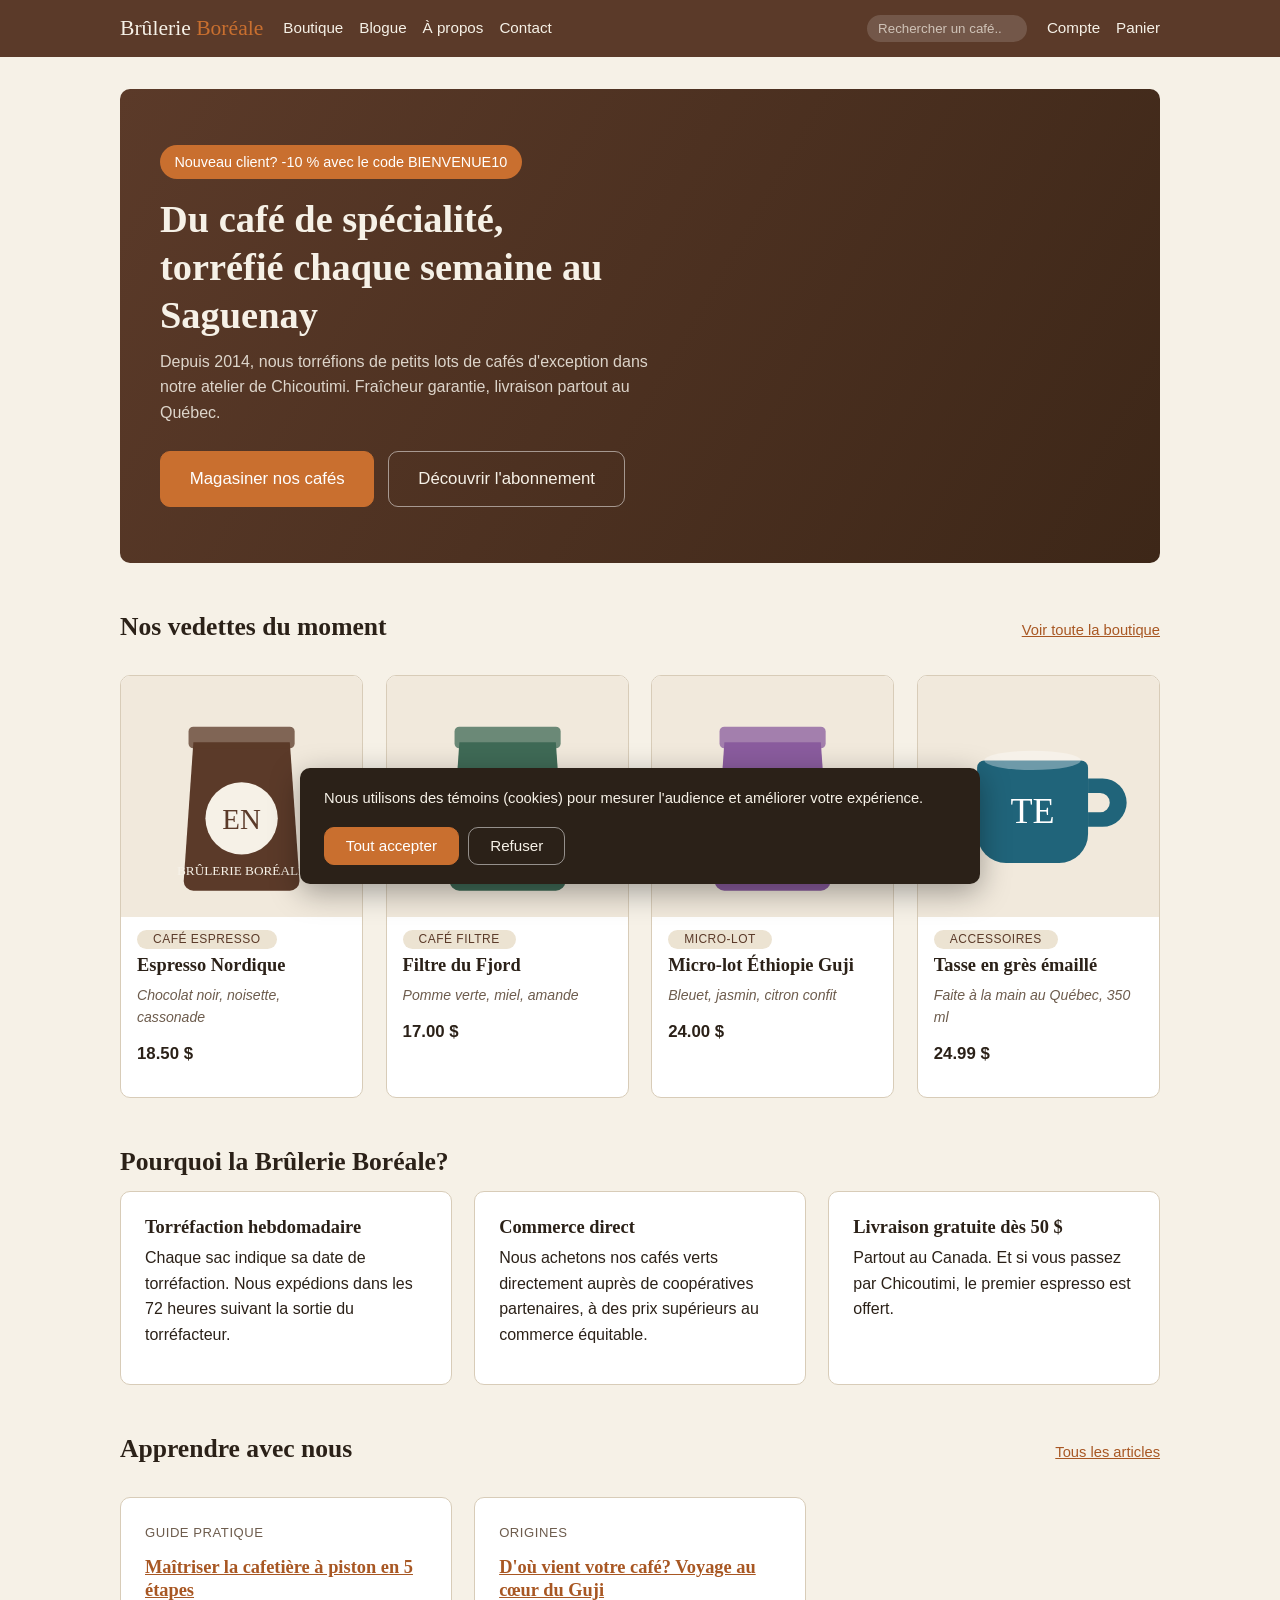
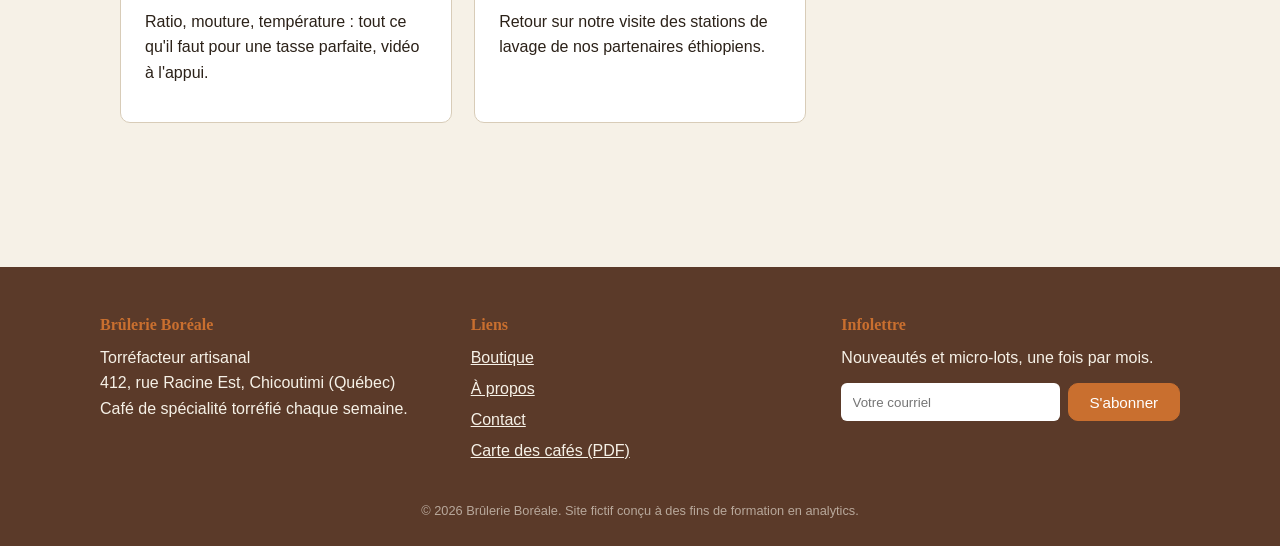
==== index.html @ f5e7a8f1 "feat: site de pratique analytics Brûlerie Boréale (dataLayer complet, plan de tracking, brief client" ====
<!doctype html>
<html lang="fr-CA">
<head>
<meta charset="utf-8">
<meta name="viewport" content="width=device-width, initial-scale=1">
<title>Brûlerie Boréale | Torréfacteur artisanal à Chicoutimi</title>
<meta name="description" content="Café de spécialité torréfié chaque semaine à Chicoutimi. Boutique en ligne, abonnements et accessoires.">
<link rel="stylesheet" href="css/style.css">
<script src="js/config.js"></script>
<script src="js/tracking.js"></script>
<script>BB.pageMeta('accueil');</script>
<script src="js/gtm-loader.js"></script>
</head>
<body>
<!-- Google Tag Manager (noscript) -->
<noscript><iframe src="https://www.googletagmanager.com/ns.html?id=GTM-XXXXXXX" height="0" width="0" style="display:none;visibility:hidden"></iframe></noscript>
<!-- End Google Tag Manager (noscript) -->

<header class="site-header">
  <div class="header-inner">
    <a class="logo" href="index.html">Brûlerie&nbsp;<span>Boréale</span></a>
    <nav class="main-nav">
      <a href="boutique.html">Boutique</a>
      <a href="blogue.html">Blogue</a>
      <a href="a-propos.html">À propos</a>
      <a href="contact.html">Contact</a>
    </nav>
    <form class="search-form" action="boutique.html" method="get">
      <input type="search" name="q" placeholder="Rechercher un café..." aria-label="Rechercher">
    </form>
    <div class="header-actions">
      <a href="compte.html" id="account-link">Compte</a>
      <a href="panier.html" class="cart-link">Panier <span class="cart-badge" id="cart-badge" hidden>0</span></a>
    </div>
  </div>
</header>

<main>
  <div class="hero">
    <a class="hero-promo" id="hero-promo-link" href="boutique.html">Nouveau client? -10 % avec le code BIENVENUE10</a>
    <h1>Du café de spécialité, torréfié chaque semaine au Saguenay</h1>
    <p>Depuis 2014, nous torréfions de petits lots de cafés d'exception dans notre atelier de Chicoutimi. Fraîcheur garantie, livraison partout au Québec.</p>
    <a href="boutique.html" class="btn btn-accent btn-lg" data-cta="hero_magasiner">Magasiner nos cafés</a>
    <a href="produit.html?sku=ABO-012" class="btn btn-ghost btn-lg" data-cta="hero_abonnement">Découvrir l'abonnement</a>
  </div>

  <section>
    <div class="section-header">
      <h2>Nos vedettes du moment</h2>
      <a href="boutique.html">Voir toute la boutique</a>
    </div>
    <div class="product-grid" id="featured-grid"></div>
  </section>

  <section>
    <h2>Pourquoi la Brûlerie Boréale?</h2>
    <div class="value-props">
      <div class="value-prop">
        <h3>Torréfaction hebdomadaire</h3>
        <p>Chaque sac indique sa date de torréfaction. Nous expédions dans les 72 heures suivant la sortie du torréfacteur.</p>
      </div>
      <div class="value-prop">
        <h3>Commerce direct</h3>
        <p>Nous achetons nos cafés verts directement auprès de coopératives partenaires, à des prix supérieurs au commerce équitable.</p>
      </div>
      <div class="value-prop">
        <h3>Livraison gratuite dès 50 $</h3>
        <p>Partout au Canada. Et si vous passez par Chicoutimi, le premier espresso est offert.</p>
      </div>
    </div>
  </section>

  <section>
    <div class="section-header">
      <h2>Apprendre avec nous</h2>
      <a href="blogue.html">Tous les articles</a>
    </div>
    <div class="article-grid">
      <div class="article-card">
        <p class="meta">Guide pratique</p>
        <h3><a href="blogue-guide-infusion.html">Maîtriser la cafetière à piston en 5 étapes</a></h3>
        <p>Ratio, mouture, température : tout ce qu'il faut pour une tasse parfaite, vidéo à l'appui.</p>
      </div>
      <div class="article-card">
        <p class="meta">Origines</p>
        <h3><a href="blogue-cafe-origines.html">D'où vient votre café? Voyage au cœur du Guji</a></h3>
        <p>Retour sur notre visite des stations de lavage de nos partenaires éthiopiens.</p>
      </div>
    </div>
  </section>
</main>

<footer class="site-footer">
  <div class="footer-inner">
    <div>
      <h3>Brûlerie Boréale</h3>
      <p>Torréfacteur artisanal<br>412, rue Racine Est, Chicoutimi (Québec)<br>Café de spécialité torréfié chaque semaine.</p>
    </div>
    <div>
      <h3>Liens</h3>
      <ul>
        <li><a href="boutique.html">Boutique</a></li>
        <li><a href="a-propos.html">À propos</a></li>
        <li><a href="contact.html">Contact</a></li>
        <li><a href="assets/carte-des-cafes.pdf">Carte des cafés (PDF)</a></li>
      </ul>
    </div>
    <div>
      <h3>Infolettre</h3>
      <p>Nouveautés et micro-lots, une fois par mois.</p>
      <form id="newsletter-form" class="newsletter-form">
        <input type="email" name="email" placeholder="Votre courriel" required aria-label="Courriel">
        <button type="submit" class="btn btn-accent">S'abonner</button>
      </form>
      <p class="newsletter-success" hidden>Merci! Vous êtes maintenant sur la liste.</p>
    </div>
  </div>
  <p class="footer-legal">© 2026 Brûlerie Boréale. Site fictif conçu à des fins de formation en analytics.</p>
</footer>

<div id="cookie-banner" class="cookie-banner" hidden>
  <p>Nous utilisons des témoins (cookies) pour mesurer l'audience et améliorer votre expérience.</p>
  <div>
    <button class="btn btn-accent" id="cookie-accept">Tout accepter</button>
    <button class="btn btn-ghost" id="cookie-refuse">Refuser</button>
  </div>
</div>

<script src="js/catalog.js"></script>
<script src="js/cart.js"></script>
<script src="js/main.js"></script>
<script src="js/pages/home.js"></script>
</body>
</html>
---- css/style.css ----
/* Brûlerie Boréale : feuille de style principale */
:root {
  --cream: #f6f1e7;
  --cream-dark: #ece3d2;
  --ink: #2b2118;
  --brown: #5b3a29;
  --accent: #c96f2f;
  --accent-dark: #a85723;
  --green: #3f6a56;
  --border: #d8ccb8;
  --radius: 10px;
}

* { box-sizing: border-box; margin: 0; padding: 0; }

body {
  font-family: -apple-system, "Segoe UI", Roboto, "Helvetica Neue", Arial, sans-serif;
  background: var(--cream);
  color: var(--ink);
  line-height: 1.6;
}

h1, h2, h3 { font-family: Georgia, "Times New Roman", serif; line-height: 1.25; }
h1 { font-size: 2.1rem; margin-bottom: 0.6rem; }
h2 { font-size: 1.6rem; margin-bottom: 0.8rem; }
h3 { font-size: 1.15rem; margin-bottom: 0.4rem; }
p { margin-bottom: 0.8rem; }
a { color: var(--accent-dark); }
img, svg { max-width: 100%; display: block; }

main { max-width: 1080px; margin: 0 auto; padding: 2rem 1.25rem 4rem; }
section { margin-bottom: 3rem; }

/* En-tête */
.site-header { background: var(--brown); color: var(--cream); position: sticky; top: 0; z-index: 50; }
.header-inner {
  max-width: 1080px; margin: 0 auto; padding: 0.7rem 1.25rem;
  display: flex; align-items: center; gap: 1.25rem; flex-wrap: wrap;
}
.logo { font-family: Georgia, serif; font-size: 1.35rem; color: var(--cream); text-decoration: none; }
.logo span { color: var(--accent); }
.main-nav { display: flex; gap: 1rem; }
.main-nav a { color: var(--cream); text-decoration: none; font-size: 0.95rem; }
.main-nav a:hover { color: var(--accent); }
.search-form { margin-left: auto; }
.search-form input {
  padding: 0.4rem 0.7rem; border: none; border-radius: 20px;
  background: rgba(255, 255, 255, 0.15); color: var(--cream); width: 160px;
}
.search-form input::placeholder { color: rgba(246, 241, 231, 0.7); }
.header-actions { display: flex; gap: 1rem; align-items: center; }
.header-actions a { color: var(--cream); text-decoration: none; font-size: 0.95rem; }
.cart-badge {
  background: var(--accent); border-radius: 50%; padding: 0.05rem 0.45rem;
  font-size: 0.8rem; margin-left: 0.2rem;
}

/* Boutons */
.btn {
  display: inline-block; padding: 0.6rem 1.3rem; border-radius: var(--radius);
  border: 1px solid var(--brown); background: transparent; color: var(--brown);
  font-size: 0.95rem; cursor: pointer; text-decoration: none; text-align: center;
}
.btn:hover { background: var(--cream-dark); }
.btn-accent { background: var(--accent); border-color: var(--accent); color: #fff; }
.btn-accent:hover { background: var(--accent-dark); border-color: var(--accent-dark); }
.btn-ghost { border-color: rgba(255,255,255,0.5); color: var(--cream); }
.btn-lg { padding: 0.85rem 1.8rem; font-size: 1.05rem; }
.btn-link { background: none; border: none; color: var(--accent-dark); text-decoration: underline; cursor: pointer; }

/* Héro */
.hero {
  background: linear-gradient(120deg, var(--brown), #3d2718);
  color: var(--cream); border-radius: var(--radius);
  padding: 3.5rem 2.5rem; margin-bottom: 3rem;
}
.hero h1 { font-size: 2.4rem; max-width: 24ch; }
.hero p { max-width: 55ch; color: rgba(246, 241, 231, 0.85); }
.hero-promo {
  display: inline-block; margin-bottom: 1rem; padding: 0.35rem 0.9rem;
  background: var(--accent); color: #fff; border-radius: 20px;
  font-size: 0.9rem; text-decoration: none;
}
.hero .btn { margin-top: 0.8rem; margin-right: 0.6rem; }

/* Grilles produits */
.product-grid {
  display: grid; grid-template-columns: repeat(auto-fill, minmax(220px, 1fr)); gap: 1.4rem;
}
.product-card {
  background: #fff; border: 1px solid var(--border); border-radius: var(--radius);
  overflow: hidden; transition: transform 0.15s ease, box-shadow 0.15s ease;
}
.product-card:hover { transform: translateY(-3px); box-shadow: 0 6px 18px rgba(43, 33, 24, 0.12); }
.product-card-link { display: block; color: inherit; text-decoration: none; padding-bottom: 1rem; }
.product-visual svg { width: 100%; height: auto; }
.product-card h3, .product-card .product-notes, .product-card .product-price, .product-card .product-category {
  padding: 0 1rem;
}
.product-category {
  display: inline-block; margin: 0.8rem 1rem 0.3rem; padding: 0.1rem 0.6rem;
  background: var(--cream-dark); border-radius: 12px; font-size: 0.75rem;
  text-transform: uppercase; letter-spacing: 0.04em; color: var(--brown);
}
.product-notes { font-size: 0.88rem; color: #6d5c4d; font-style: italic; }
.product-price { font-weight: 700; font-size: 1.05rem; }
.empty-state { padding: 2.5rem; text-align: center; background: #fff; border-radius: var(--radius); }

/* Fiche produit */
.breadcrumb { font-size: 0.88rem; margin-bottom: 1.5rem; color: #6d5c4d; }
.product-layout { display: grid; grid-template-columns: minmax(260px, 380px) 1fr; gap: 2.5rem; align-items: start; }
.product-visual-lg { background: #fff; border: 1px solid var(--border); border-radius: var(--radius); overflow: hidden; }
.product-info .product-category { margin-left: 0; }
.product-price-lg { font-size: 1.5rem; margin: 0.6rem 0 1rem; }
.product-info label { display: block; font-weight: 600; margin: 0.8rem 0 0.25rem; }
.product-info select, .qty-row input {
  padding: 0.5rem 0.7rem; border: 1px solid var(--border); border-radius: 6px; background: #fff; font-size: 0.95rem;
}
.qty-row { display: flex; gap: 0.8rem; align-items: end; margin-top: 1rem; flex-wrap: wrap; }
.qty-row label { margin: 0 0 0.25rem; }
.qty-row input { width: 70px; }
.add-confirmation { margin-top: 1rem; color: var(--green); font-weight: 600; }

/* Filtres boutique */
.shop-toolbar {
  display: flex; gap: 1rem; align-items: center; flex-wrap: wrap; margin-bottom: 1.5rem;
}
.shop-toolbar select {
  padding: 0.45rem 0.7rem; border: 1px solid var(--border); border-radius: 6px; background: #fff;
}
#shop-count { margin-left: auto; color: #6d5c4d; font-size: 0.9rem; }

/* Panier et tableaux */
.cart-table { width: 100%; border-collapse: collapse; background: #fff; border-radius: var(--radius); overflow: hidden; }
.cart-table th, .cart-table td { padding: 0.8rem; text-align: left; border-bottom: 1px solid var(--border); }
.cart-table th { background: var(--cream-dark); font-size: 0.85rem; text-transform: uppercase; letter-spacing: 0.03em; }
.cart-visual { width: 70px; }
.cart-visual svg { width: 60px; border-radius: 6px; }
.qty-input { width: 60px; padding: 0.35rem; border: 1px solid var(--border); border-radius: 6px; }
.cart-summary { margin-top: 1.5rem; max-width: 380px; margin-left: auto; }
.coupon-form { display: flex; gap: 0.6rem; margin-bottom: 0.8rem; }
.coupon-form input { flex: 1; padding: 0.5rem 0.7rem; border: 1px solid var(--border); border-radius: 6px; }
.coupon-ok { color: var(--green); font-weight: 600; align-self: center; }
.totals { display: grid; grid-template-columns: 1fr auto; gap: 0.3rem 1rem; margin: 1rem 0; }
.totals dd { text-align: right; }
.grand-total { font-weight: 700; font-size: 1.1rem; border-top: 1px solid var(--border); padding-top: 0.5rem; }
.form-error { color: #b3261e; font-size: 0.9rem; }

/* Caisse */
.checkout-layout { display: grid; grid-template-columns: 1.6fr 1fr; gap: 2.5rem; align-items: start; }
.checkout-step { background: #fff; border: 1px solid var(--border); border-radius: var(--radius); padding: 1.5rem; margin-bottom: 1rem; opacity: 0.55; }
.checkout-step.active { opacity: 1; border-color: var(--accent); }
.checkout-step.done { opacity: 0.8; }
.checkout-step form { display: none; }
.checkout-step.active form { display: block; }
.checkout-step h2 { font-size: 1.2rem; }
.form-grid { display: grid; grid-template-columns: 1fr 1fr; gap: 0.8rem 1rem; margin: 1rem 0; }
.form-grid .full { grid-column: 1 / -1; }
.form-grid label, .radio-group label { display: block; font-size: 0.88rem; font-weight: 600; margin-bottom: 0.2rem; }
.form-grid input, .form-grid select, .contact-card textarea, .contact-card input, .contact-card select, .tab-panel input {
  width: 100%; padding: 0.55rem 0.7rem; border: 1px solid var(--border); border-radius: 6px; background: #fff; font-size: 0.95rem;
}
.radio-group { display: flex; flex-direction: column; gap: 0.6rem; margin: 1rem 0; }
.radio-group .radio-option {
  display: flex; align-items: center; gap: 0.6rem; padding: 0.7rem 0.9rem;
  border: 1px solid var(--border); border-radius: 8px; font-weight: 400; cursor: pointer;
}
#order-summary { background: #fff; border: 1px solid var(--border); border-radius: var(--radius); padding: 1.5rem; position: sticky; top: 80px; }

/* Confirmation */
.confirmation-box { background: #fff; border: 1px solid var(--border); border-radius: var(--radius); padding: 2.5rem; max-width: 640px; margin: 0 auto; }
.confirmation-box .btn { margin-top: 1rem; }

/* Contact et compte */
.contact-card, .tab-panel, .account-card {
  background: #fff; border: 1px solid var(--border); border-radius: var(--radius); padding: 2rem; max-width: 560px;
}
.contact-card label { display: block; font-weight: 600; margin: 0.9rem 0 0.25rem; }
.contact-card .btn, .tab-panel .btn { margin-top: 1.2rem; }
.form-success { background: #e8f2ec; border: 1px solid var(--green); border-radius: var(--radius); padding: 1.5rem; max-width: 560px; color: var(--green); }
.tabs { display: flex; gap: 0.5rem; margin-bottom: 1rem; max-width: 560px; }
.tab-btn { flex: 1; padding: 0.7rem; border: 1px solid var(--border); background: var(--cream-dark); border-radius: 8px 8px 0 0; cursor: pointer; font-size: 0.95rem; }
.tab-btn.active { background: #fff; border-bottom-color: #fff; font-weight: 700; }
.tab-panel label { display: block; font-weight: 600; margin: 0.9rem 0 0.25rem; }

/* Blogue */
.article-grid { display: grid; grid-template-columns: repeat(auto-fill, minmax(280px, 1fr)); gap: 1.4rem; }
.article-card { background: #fff; border: 1px solid var(--border); border-radius: var(--radius); padding: 1.5rem; }
.article-card .meta { font-size: 0.82rem; color: #6d5c4d; text-transform: uppercase; letter-spacing: 0.04em; }
.article-body { max-width: 68ch; margin: 0 auto; background: #fff; border: 1px solid var(--border); border-radius: var(--radius); padding: 2.5rem; }
.article-body h1 { margin-bottom: 1rem; }
.article-body h2 { margin-top: 1.8rem; }

/* Lecteur vidéo simulé */
.video-player { background: var(--ink); border-radius: var(--radius); padding: 2.5rem 1.5rem; text-align: center; color: var(--cream); margin: 1.5rem 0; }
.video-progress { background: rgba(255,255,255,0.2); height: 8px; border-radius: 4px; margin: 1.2rem 0 0.5rem; overflow: hidden; }
.video-progress-bar { background: var(--accent); height: 100%; width: 0; transition: width 0.4s linear; }
.video-time { font-size: 0.85rem; opacity: 0.8; }

/* Pied de page */
.site-footer { background: var(--brown); color: var(--cream); padding: 3rem 1.25rem 1.5rem; margin-top: 2rem; }
.footer-inner { max-width: 1080px; margin: 0 auto; display: grid; grid-template-columns: repeat(auto-fit, minmax(220px, 1fr)); gap: 2rem; }
.site-footer h3 { color: var(--accent); font-size: 1rem; margin-bottom: 0.6rem; }
.site-footer a { color: var(--cream); }
.site-footer ul { list-style: none; }
.site-footer li { margin-bottom: 0.35rem; }
.newsletter-form { display: flex; gap: 0.5rem; margin-top: 0.5rem; }
.newsletter-form input { flex: 1; padding: 0.5rem 0.7rem; border: none; border-radius: 6px; }
.newsletter-success { color: #9fd4b5; font-weight: 600; }
.footer-legal { max-width: 1080px; margin: 2rem auto 0; font-size: 0.8rem; opacity: 0.6; text-align: center; }

/* Bannière de consentement */
.cookie-banner {
  position: fixed; bottom: 1rem; left: 50%; transform: translateX(-50%);
  width: min(680px, calc(100% - 2rem)); background: var(--ink); color: var(--cream);
  border-radius: var(--radius); padding: 1.2rem 1.5rem; z-index: 100;
  display: flex; gap: 1rem; align-items: center; justify-content: space-between; flex-wrap: wrap;
  box-shadow: 0 8px 30px rgba(0, 0, 0, 0.35);
}
.cookie-banner[hidden] { display: none; }
.cookie-banner p { margin: 0; font-size: 0.92rem; }
.cookie-banner div { display: flex; gap: 0.6rem; }

/* Divers */
.section-header { display: flex; align-items: baseline; justify-content: space-between; margin-bottom: 1.2rem; }
.section-header a { font-size: 0.92rem; }
.value-props { display: grid; grid-template-columns: repeat(auto-fit, minmax(240px, 1fr)); gap: 1.4rem; }
.value-prop { background: #fff; border: 1px solid var(--border); border-radius: var(--radius); padding: 1.5rem; }

@media (max-width: 760px) {
  .product-layout, .checkout-layout { grid-template-columns: 1fr; }
  .form-grid { grid-template-columns: 1fr; }
  .search-form { order: 3; width: 100%; margin-left: 0; }
  .search-form input { width: 100%; }
  .hero { padding: 2.2rem 1.5rem; }
  .hero h1 { font-size: 1.8rem; }
  .cart-table th:nth-child(1), .cart-table td:nth-child(1) { display: none; }
}
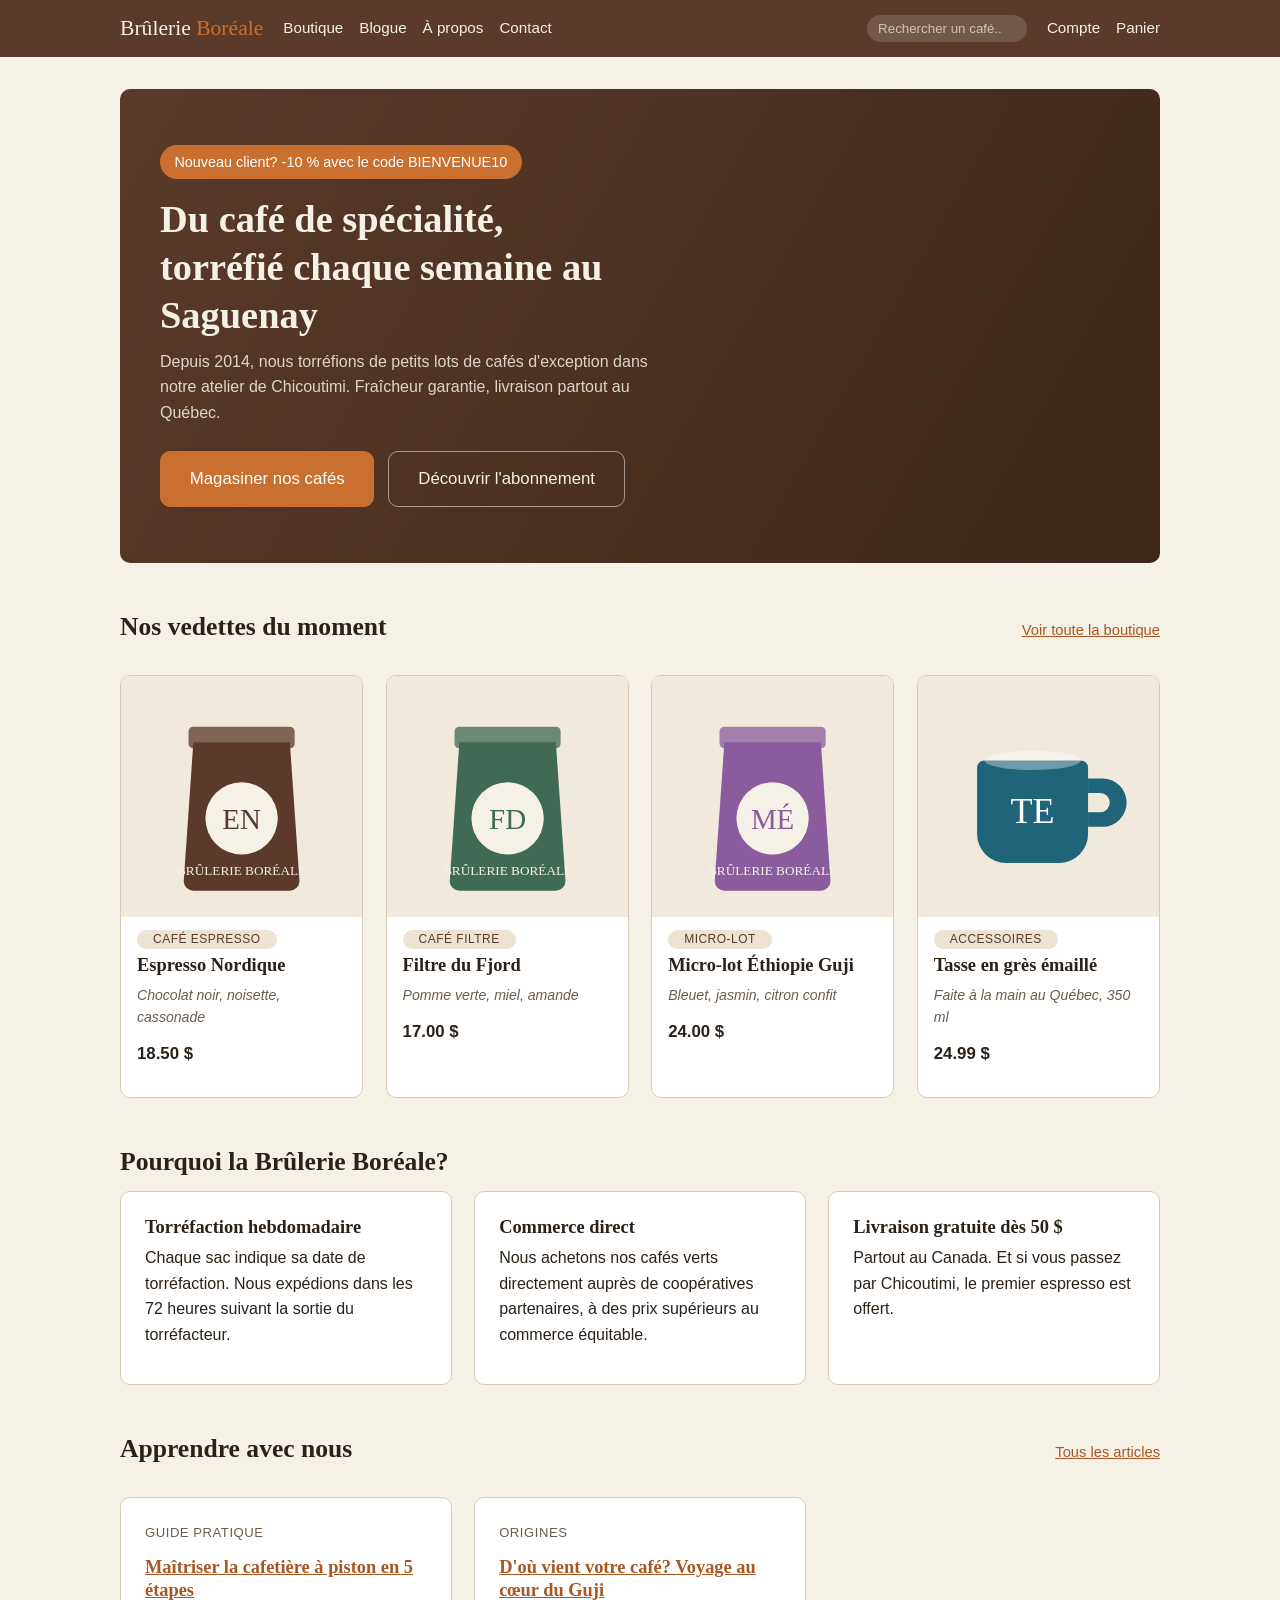
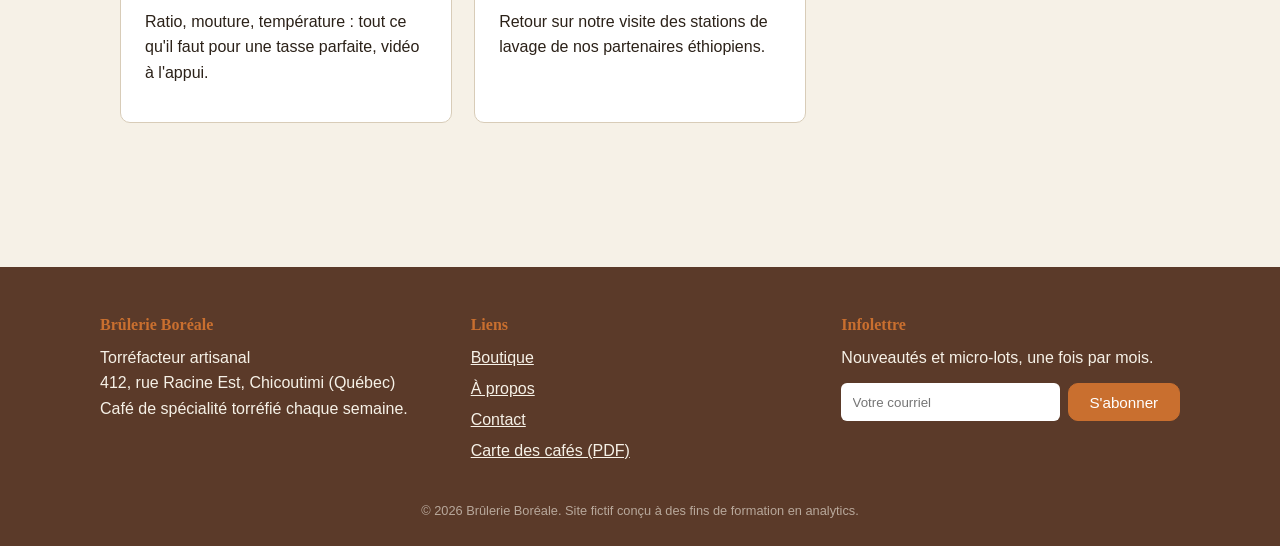
==== commit be99b62a: "feat: retirer la bannière de consentement fictive La CMP sera un exercice de phase ultérieure; le dé" ====
--- a/index.html
+++ b/index.html
@@ -13,7 +13,7 @@
 </head>
 <body>
 <!-- Google Tag Manager (noscript) -->
-<noscript><iframe src="https://www.googletagmanager.com/ns.html?id=GTM-XXXXXXX" height="0" width="0" style="display:none;visibility:hidden"></iframe></noscript>
+<noscript><iframe src="https://www.googletagmanager.com/ns.html?id=GTM-TPZQD2PT" height="0" width="0" style="display:none;visibility:hidden"></iframe></noscript>
 <!-- End Google Tag Manager (noscript) -->
 
 <header class="site-header">
@@ -118,14 +118,6 @@
   <p class="footer-legal">© 2026 Brûlerie Boréale. Site fictif conçu à des fins de formation en analytics.</p>
 </footer>
 
-<div id="cookie-banner" class="cookie-banner" hidden>
-  <p>Nous utilisons des témoins (cookies) pour mesurer l'audience et améliorer votre expérience.</p>
-  <div>
-    <button class="btn btn-accent" id="cookie-accept">Tout accepter</button>
-    <button class="btn btn-ghost" id="cookie-refuse">Refuser</button>
-  </div>
-</div>
-
 <script src="js/catalog.js"></script>
 <script src="js/cart.js"></script>
 <script src="js/main.js"></script>
--- a/css/style.css
+++ b/css/style.css
@@ -209,18 +209,6 @@
 .newsletter-success { color: #9fd4b5; font-weight: 600; }
 .footer-legal { max-width: 1080px; margin: 2rem auto 0; font-size: 0.8rem; opacity: 0.6; text-align: center; }
 
-/* Bannière de consentement */
-.cookie-banner {
-  position: fixed; bottom: 1rem; left: 50%; transform: translateX(-50%);
-  width: min(680px, calc(100% - 2rem)); background: var(--ink); color: var(--cream);
-  border-radius: var(--radius); padding: 1.2rem 1.5rem; z-index: 100;
-  display: flex; gap: 1rem; align-items: center; justify-content: space-between; flex-wrap: wrap;
-  box-shadow: 0 8px 30px rgba(0, 0, 0, 0.35);
-}
-.cookie-banner[hidden] { display: none; }
-.cookie-banner p { margin: 0; font-size: 0.92rem; }
-.cookie-banner div { display: flex; gap: 0.6rem; }
-
 /* Divers */
 .section-header { display: flex; align-items: baseline; justify-content: space-between; margin-bottom: 1.2rem; }
 .section-header a { font-size: 0.92rem; }
